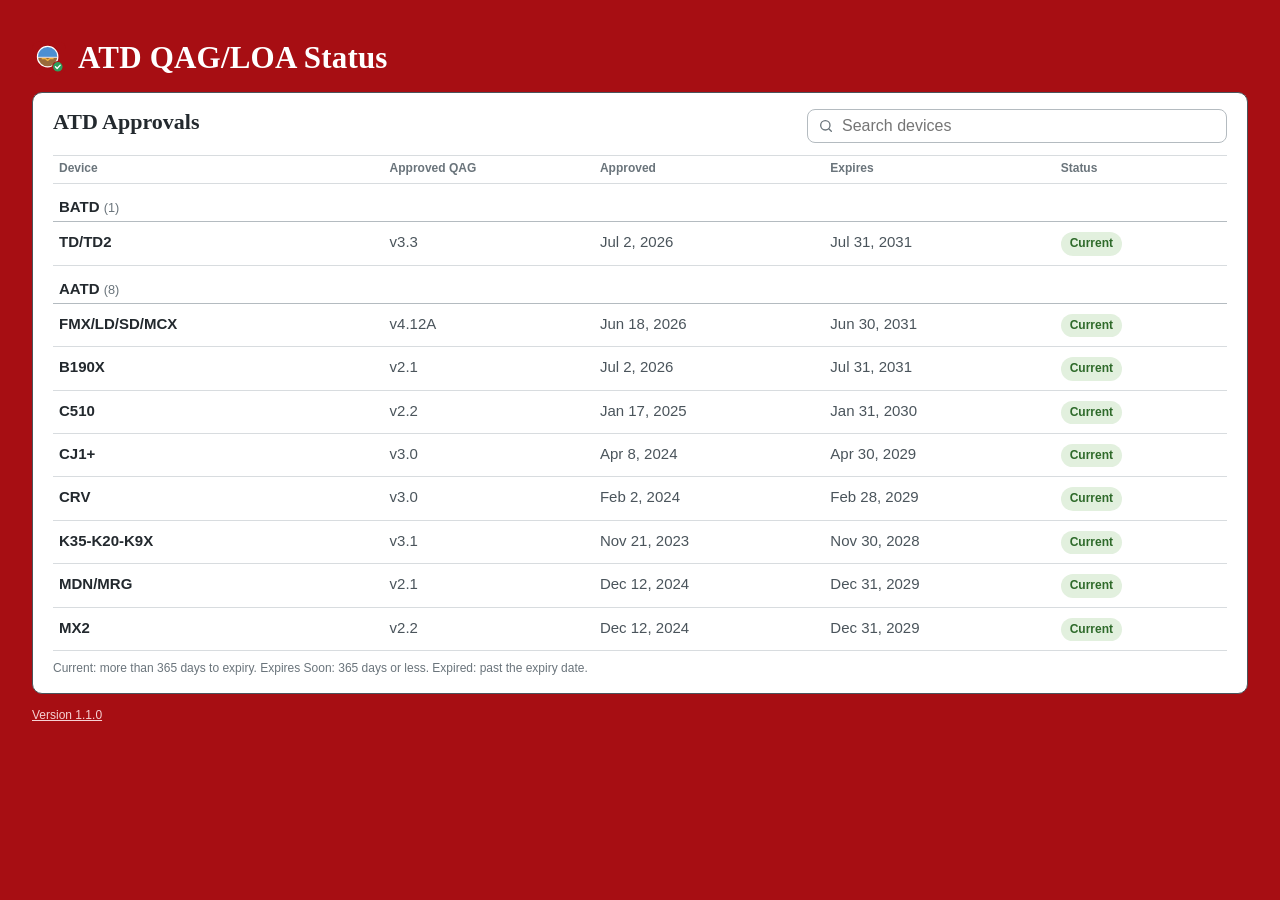
==== index.html @ 83d99a64 "Release the rename as part of 1.1.0 1.1.0: renamed to ATD QAG/LOA Status, and status tags Current, E" ====
<!doctype html>
<html lang="en">
<head>
<meta charset="utf-8">
<meta name="viewport" content="width=device-width, initial-scale=1">
<meta name="robots" content="noindex, nofollow">
<meta name="theme-color" content="#A70E13">
<title>ATD QAG/LOA Status</title>
<link rel="manifest" href="manifest.webmanifest">
<link rel="icon" href="icons/icon.svg" type="image/svg+xml">
<link rel="icon" href="icons/favicon-32.png" sizes="32x32" type="image/png">
<link rel="apple-touch-icon" href="icons/apple-touch-icon.png">
<link rel="stylesheet" href="assets/app.css?v=1.1.0">
</head>
<body>
<div class="wrap">
  <header class="top">
    <a class="brand" href="#/"><img src="icons/icon.svg" alt="" width="34" height="34"><h1>ATD QAG/LOA Status</h1></a>
  </header>
  <main class="detail" id="main" tabindex="-1"><div class="muted">Loading…</div></main>
  <footer class="foot"><a href="changelog.html">Version 1.1.0</a></footer>
</div>
<script src="assets/app.js?v=1.1.0"></script>
</body>
</html>
---- assets/app.css ----
/* ATD Status: styles copied from the Certification Tracker's ATD Approvals page (tracker.css 3.2),
   trimmed to what this view uses. A change to how the tracker's ATD page looks needs making here too. */
:root{
  color-scheme: light dark;
  --fs-xs:12px; --fs-sm:13px; --fs-ui:14px; --fs-body:15px; --fs-input:16px; --fs-lg:17px; --fs-base:17px;
  --fs-title:22px; --fs-brand:31px;
  --bg:#A70E13; --on-bg:#FFFFFF; --on-bg-soft:#F6D2D4;
  --card:#FFFFFF; --card-line:#4A545B; --line:#D8DCDF; --line-strong:#B4BBC0; --hover:#E1E5E8;
  --neutral-bg:#E6E9EB; --ink:#23292E; --ink-soft:#4A545B; --ink-faint:#6A747B;
  --rust:#C2410C; --rust-bg:#FFEDD5; --gold:#875A00; --gold-bg:#FCEFD3; --sage:#2E6A2A; --sage-bg:#E2F0DE;
  --field-bg:#FFFFFF; --action:#1D5FA8; --action-ink:#1D5FA8;
  --radius:10px;
  --serif: Calibri, "Segoe UI", Georgia, serif;
  --sans: Calibri, "Segoe UI", -apple-system, BlinkMacSystemFont, Helvetica, Arial, sans-serif;
}
@media (prefers-color-scheme: dark){
  :root{
    --bg:#000000; --on-bg-soft:#B8C1C7;
    --card:#353D43; --card-line:#A70E13; --line:#4A545B; --line-strong:#7C8790; --hover:#434C53;
    --neutral-bg:#454E55; --ink:#FFFFFF; --ink-soft:#E4E8EB; --ink-faint:#B8C1C7;
    --rust:#FF9D66; --rust-bg:#4E3325; --gold:#E7C07E; --gold-bg:#4A3D22; --sage:#C6E0BE; --sage-bg:#2E4630;
    --field-bg:#000000; --action:#2F6DB5; --action-ink:#6FA8E8;
  }
}

html{-webkit-text-size-adjust:100%;text-size-adjust:100%;}
*{box-sizing:border-box;}
a{color:var(--action-ink);}
body{margin:0;background:var(--bg);color:var(--ink);font-family:var(--sans);font-size:var(--fs-base);
  padding:clamp(16px, 4vw, 40px) clamp(12px, 3vw, 32px) 40px;}
.wrap{max-width:min(1400px, 96vw);margin:0 auto;}
button{font-family:var(--sans);font-size:var(--fs-ui);cursor:pointer;color:var(--ink);}

.top{display:flex;align-items:center;justify-content:space-between;gap:12px;margin-bottom:16px;}
.brand{display:flex;align-items:center;gap:12px;text-decoration:none;}
.brand img{border-radius:8px;flex-shrink:0;}
h1{color:var(--on-bg);font-family:var(--serif);font-weight:700;font-size:var(--fs-brand);margin:0;letter-spacing:0.2px;}
.foot{margin-top:14px;font-size:var(--fs-xs);}
.foot a{color:var(--on-bg-soft);}

.detail{background:var(--card);border:1px solid var(--card-line);border-radius:var(--radius);padding:16px 20px 18px;min-width:0;outline:none;}
.detail-head{display:flex;justify-content:space-between;align-items:flex-start;gap:12px;flex-wrap:wrap;}
.detail-title{font-family:var(--serif);font-size:var(--fs-title);font-weight:600;margin:0;line-height:1.2;}
.title-count{font-weight:400;color:var(--ink-faint);font-size:0.85em;}
.muted{color:var(--ink-faint);}
.list-empty{padding:12px 0;font-size:var(--fs-body);}
.search-note{font-size:var(--fs-xs);margin-top:10px;max-width:90ch;}

.back{display:inline-flex;align-items:center;gap:4px;margin-bottom:8px;font-size:var(--fs-ui);color:var(--action-ink);text-decoration:none;}
.back:hover{text-decoration:underline;}
.back svg,.btn-text svg,.tab svg{width:16px;height:16px;flex-shrink:0;}

.search-box{display:flex;align-items:center;gap:8px;max-width:420px;width:100%;border:1px solid var(--line-strong);border-radius:8px;background:var(--field-bg);padding:7px 10px;}
.search-box svg{width:16px;height:16px;color:var(--ink-faint);flex-shrink:0;}
.search-box input{flex:1;min-width:0;border:none;background:none;color:var(--ink);font-family:var(--sans);font-size:var(--fs-input);outline:none;padding:0;}
.search-box:focus-within{border-color:var(--action);box-shadow:0 0 0 2px color-mix(in srgb, var(--action) 30%, transparent);}

.pill{font-size:var(--fs-xs);padding:3px 9px;border-radius:99px;white-space:nowrap;font-weight:600;display:inline-block;}
.pill-overdue{background:var(--rust-bg);color:var(--rust);}
.pill-gold{background:var(--gold-bg);color:var(--gold);}
.pill-sage{background:var(--sage-bg);color:var(--sage);}
.pill-neutral{background:var(--neutral-bg);color:var(--ink-soft);}

.atd-table{margin-top:12px;border-top:1px solid var(--line);}
.atd-tr{display:grid;grid-template-columns:minmax(0,1.6fr) minmax(0,1fr) minmax(0,1.1fr) minmax(0,1.1fr) minmax(0,0.8fr);gap:10px;align-items:start;width:100%;padding:9px 6px;border-bottom:1px solid var(--line);text-align:left;font-size:var(--fs-body);color:var(--ink-soft);line-height:1.45;text-decoration:none;}
a.atd-tr:hover{background:var(--hover);}
a.atd-tr:focus-visible{outline:2px solid var(--action);outline-offset:-2px;}
.atd-th{font-size:var(--fs-xs);font-weight:700;color:var(--ink-faint);padding-top:4px;padding-bottom:6px;}
.atd-tr b{color:var(--ink);}
.atd-sub{display:block;font-size:var(--fs-xs);color:var(--ink-faint);}
.atd-group{padding:14px 6px 6px;font-size:var(--fs-body);font-weight:700;color:var(--ink);border-bottom:1px solid var(--line-strong);}
.cell-label{display:none;}
@media (max-width: 720px){
  .atd-th{display:none;}
  .atd-tr{grid-template-columns:1fr 1fr;gap:4px 12px;}
  .atd-tr > span:first-child{grid-column:1/-1;}
  .cell-label{display:block;font-size:var(--fs-xs);color:var(--ink-faint);}
}

.field-grid{display:grid;grid-template-columns:repeat(auto-fit, minmax(180px, 1fr));gap:10px 20px;margin-top:12px;font-size:var(--fs-body);}
.fk{font-size:var(--fs-xs);color:var(--ink-faint);margin-bottom:2px;}
.fv{color:var(--ink);overflow-wrap:anywhere;}
@media (max-width: 640px){ .field-grid{grid-template-columns:1fr 1fr;} }

.tabs{display:flex;gap:2px;flex-wrap:wrap;margin-top:18px;border-bottom:1px solid var(--line);}
.tab{display:inline-flex;align-items:center;gap:6px;border:none;border-bottom:2px solid transparent;background:none;margin-bottom:-1px;padding:7px 10px;font-size:var(--fs-ui);color:var(--ink-soft);text-decoration:none;}
.tab:hover{color:var(--ink);border-bottom-color:var(--line-strong);}
.tab.on{color:var(--action-ink);border-bottom-color:var(--action-ink);font-weight:700;}
.doc-actions{display:flex;gap:6px;flex-wrap:wrap;margin:12px 0;}
.btn-text{display:inline-flex;align-items:center;gap:6px;border:1px solid var(--line);border-radius:8px;background:var(--card);padding:7px 12px;font-size:var(--fs-ui);color:var(--ink);text-decoration:none;}
.btn-text:hover{background:var(--hover);}
.pdf-frame{display:block;width:100%;height:max(480px, calc(100vh - 260px));border:1px solid var(--line-strong);border-radius:8px;background:var(--neutral-bg);}
.open-doc-btn{display:inline-flex;align-items:center;gap:8px;padding:12px 18px;border-radius:8px;background:var(--action);color:#FFFFFF;text-decoration:none;font-size:var(--fs-body);}
.open-doc-btn svg{width:18px;height:18px;}

.superseded{display:flex;gap:10px;align-items:flex-start;flex-wrap:wrap;justify-content:space-between;margin-top:16px;padding:10px 14px;border-radius:8px;background:var(--gold-bg);color:var(--ink);font-size:var(--fs-body);}
.superseded b{color:var(--gold);}

.prev{margin-top:18px;border-top:1px solid var(--line);}
.prev summary{cursor:pointer;padding:12px 0 8px;font-size:var(--fs-lg);font-weight:600;}
.prev summary .title-count{font-size:var(--fs-sm);}
.prev-row{display:grid;grid-template-columns:minmax(0,1fr) minmax(0,1.4fr) minmax(0,1.2fr);gap:6px 14px;align-items:baseline;padding:8px 6px;border-bottom:1px solid var(--line);font-size:var(--fs-body);color:var(--ink-soft);}
.prev-row.on{background:var(--hover);}
.prev-row b{color:var(--ink);}
.prev-files{display:flex;gap:4px 12px;flex-wrap:wrap;justify-content:flex-end;}
@media (max-width: 640px){ .prev-row{grid-template-columns:1fr auto;} .prev-row .prev-dates{grid-column:1/-1;grid-row:2;} }
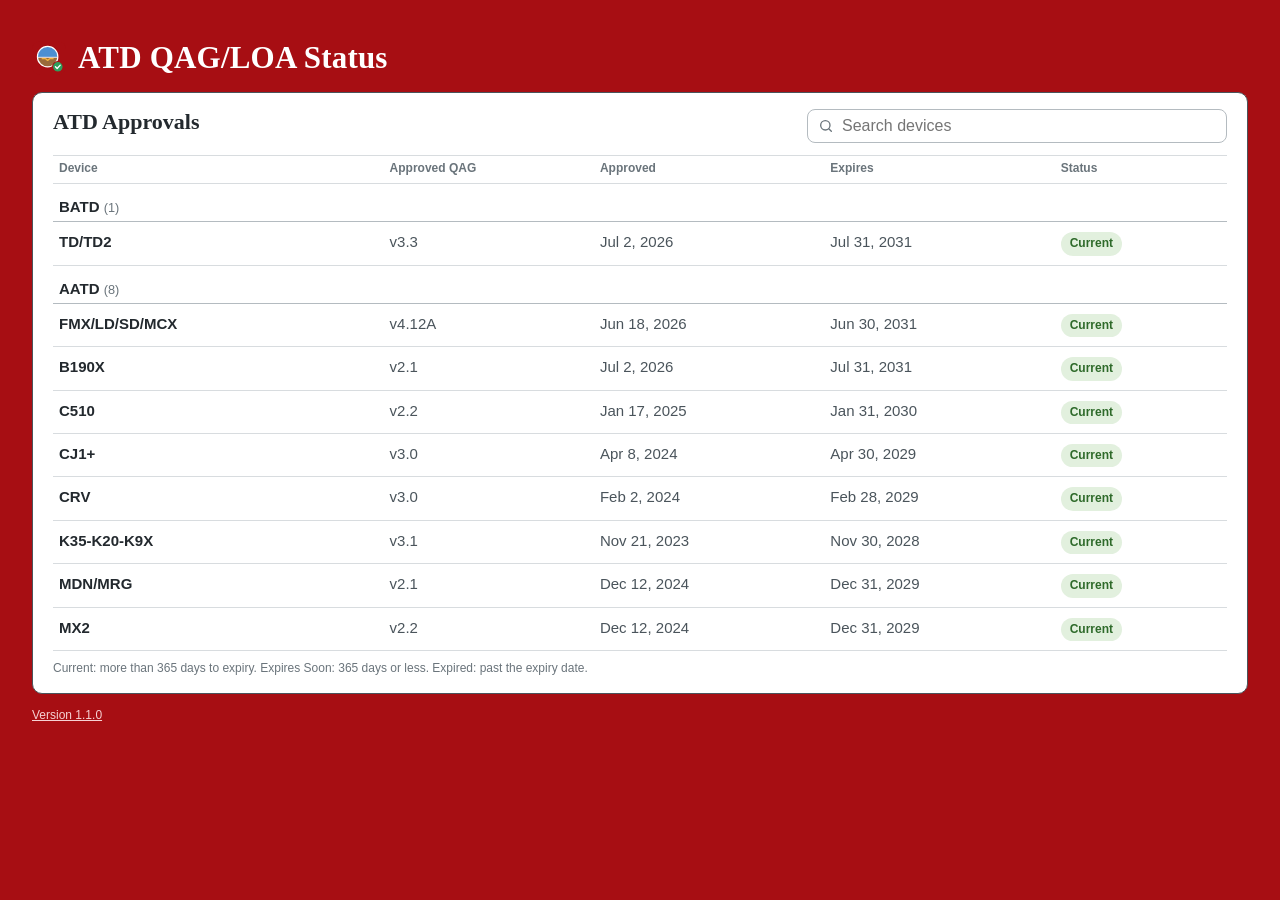
==== commit 4642976a: "1.1.0: Download button with named files; hide the PDF viewer toolbar Downloads are named <device>_<v" ====
--- a/index.html
+++ b/index.html
@@ -10,7 +10,7 @@
 <link rel="icon" href="icons/icon.svg" type="image/svg+xml">
 <link rel="icon" href="icons/favicon-32.png" sizes="32x32" type="image/png">
 <link rel="apple-touch-icon" href="icons/apple-touch-icon.png">
-<link rel="stylesheet" href="assets/app.css?v=1.1.0">
+<link rel="stylesheet" href="assets/app.css?v=1.1.0-2">
 </head>
 <body>
 <div class="wrap">
@@ -20,6 +20,6 @@
   <main class="detail" id="main" tabindex="-1"><div class="muted">Loading…</div></main>
   <footer class="foot"><a href="changelog.html">Version 1.1.0</a></footer>
 </div>
-<script src="assets/app.js?v=1.1.0"></script>
+<script src="assets/app.js?v=1.1.0-2"></script>
 </body>
 </html>
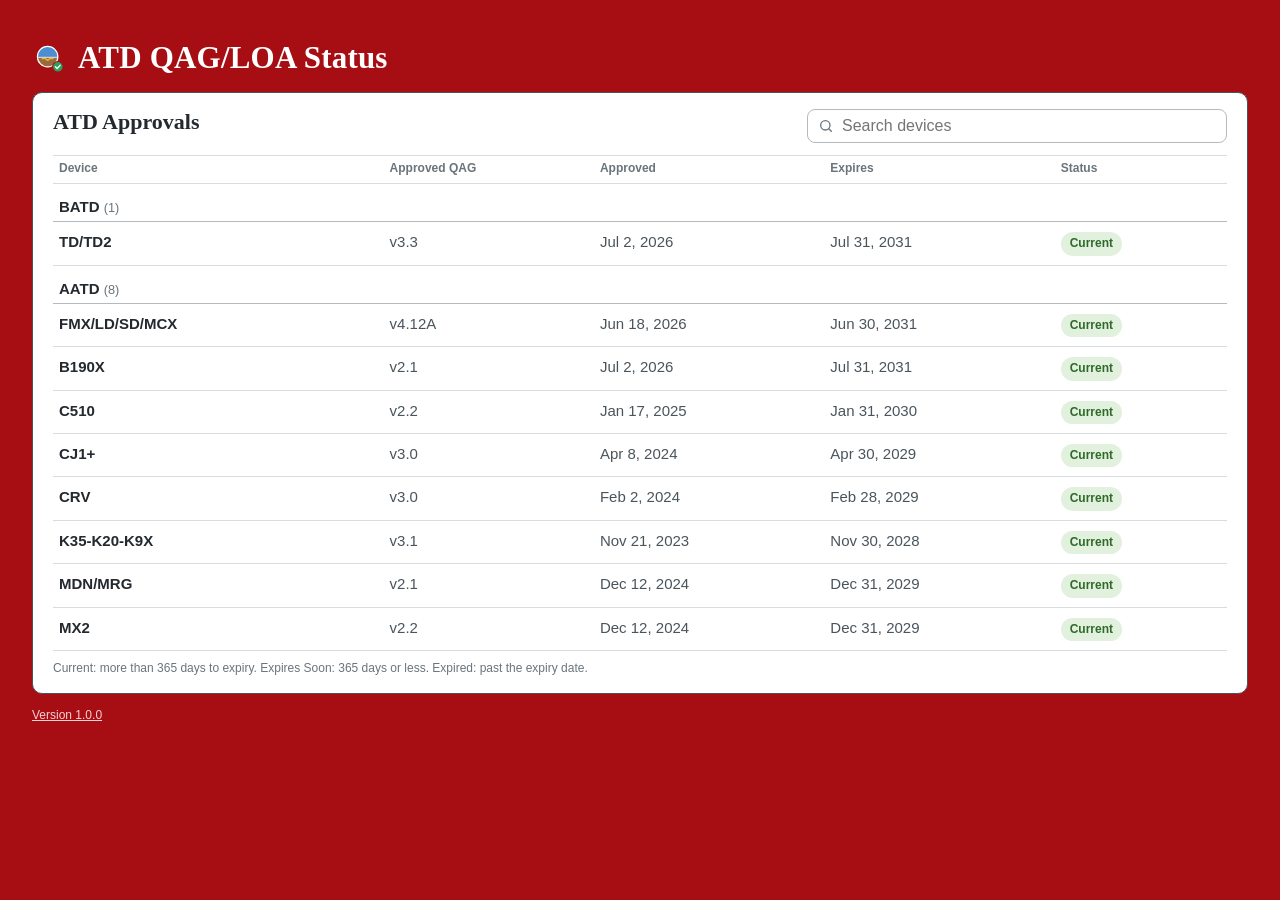
==== commit d1e5ea9b: "Release everything as 1.0.0 Merge the 1.1.0 changes (rename to ATD QAG/LOA Status, status tags, Down" ====
--- a/index.html
+++ b/index.html
@@ -10,7 +10,7 @@
 <link rel="icon" href="icons/icon.svg" type="image/svg+xml">
 <link rel="icon" href="icons/favicon-32.png" sizes="32x32" type="image/png">
 <link rel="apple-touch-icon" href="icons/apple-touch-icon.png">
-<link rel="stylesheet" href="assets/app.css?v=1.1.0-2">
+<link rel="stylesheet" href="assets/app.css?v=1.0.0-3">
 </head>
 <body>
 <div class="wrap">
@@ -18,8 +18,8 @@
     <a class="brand" href="#/"><img src="icons/icon.svg" alt="" width="34" height="34"><h1>ATD QAG/LOA Status</h1></a>
   </header>
   <main class="detail" id="main" tabindex="-1"><div class="muted">Loading…</div></main>
-  <footer class="foot"><a href="changelog.html">Version 1.1.0</a></footer>
+  <footer class="foot"><a href="changelog.html">Version 1.0.0</a></footer>
 </div>
-<script src="assets/app.js?v=1.1.0-2"></script>
+<script src="assets/app.js?v=1.0.0-3"></script>
 </body>
 </html>
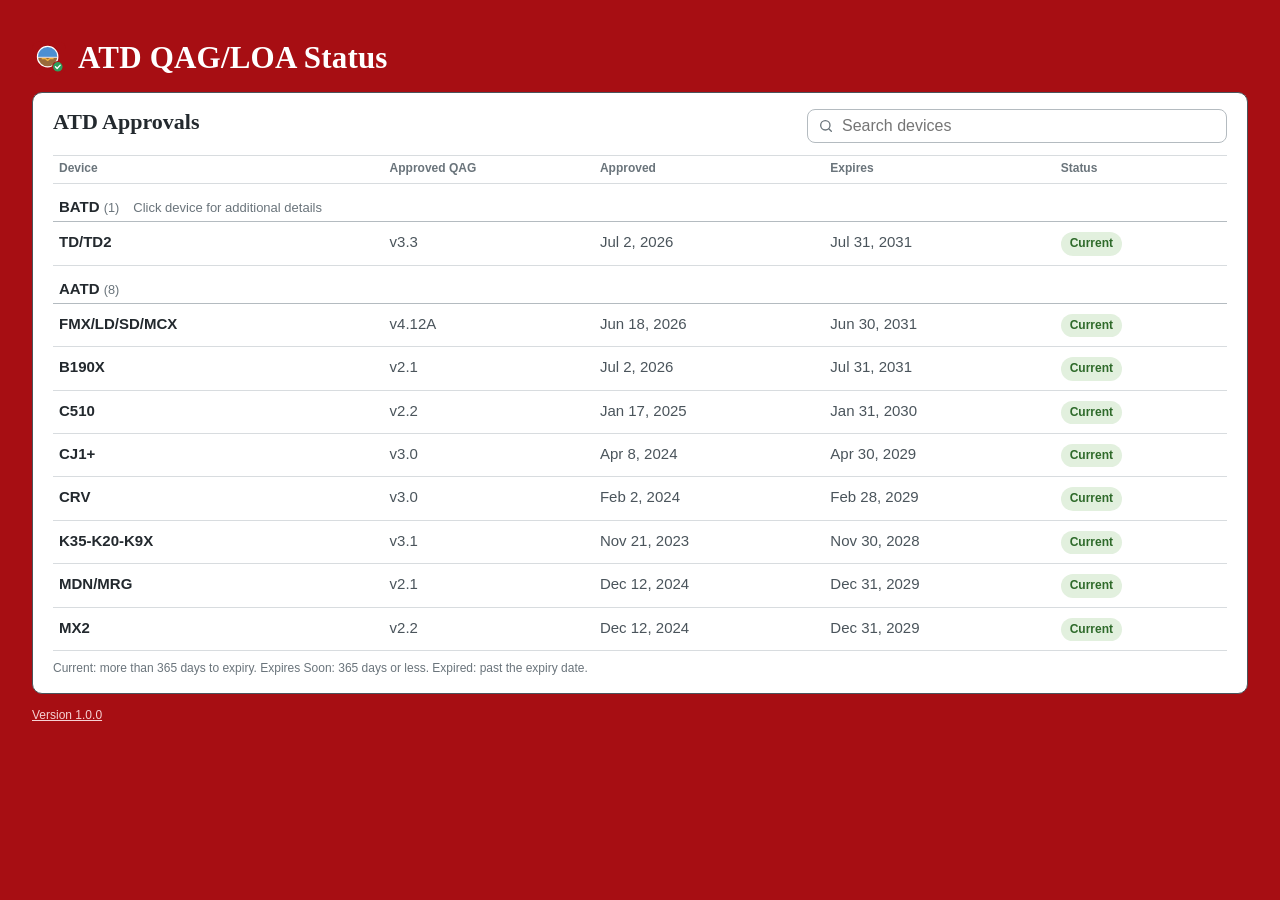
==== commit 391e7b96: "Device list: 'Click device for additional details' hint beside the first group heading Co-Authored-B" ====
--- a/index.html
+++ b/index.html
@@ -10,7 +10,7 @@
 <link rel="icon" href="icons/icon.svg" type="image/svg+xml">
 <link rel="icon" href="icons/favicon-32.png" sizes="32x32" type="image/png">
 <link rel="apple-touch-icon" href="icons/apple-touch-icon.png">
-<link rel="stylesheet" href="assets/app.css?v=1.0.0-3">
+<link rel="stylesheet" href="assets/app.css?v=1.0.0-6">
 </head>
 <body>
 <div class="wrap">
@@ -20,6 +20,6 @@
   <main class="detail" id="main" tabindex="-1"><div class="muted">Loading…</div></main>
   <footer class="foot"><a href="changelog.html">Version 1.0.0</a></footer>
 </div>
-<script src="assets/app.js?v=1.0.0-3"></script>
+<script src="assets/app.js?v=1.0.0-6"></script>
 </body>
 </html>
--- a/assets/app.css
+++ b/assets/app.css
@@ -8,7 +8,7 @@
   --card:#FFFFFF; --card-line:#4A545B; --line:#D8DCDF; --line-strong:#B4BBC0; --hover:#E1E5E8;
   --neutral-bg:#E6E9EB; --ink:#23292E; --ink-soft:#4A545B; --ink-faint:#6A747B;
   --rust:#C2410C; --rust-bg:#FFEDD5; --gold:#875A00; --gold-bg:#FCEFD3; --sage:#2E6A2A; --sage-bg:#E2F0DE;
-  --field-bg:#FFFFFF; --action:#1D5FA8; --action-ink:#1D5FA8;
+  --field-bg:#FFFFFF; --alert:#A70E13; --action:#1D5FA8; --action-ink:#1D5FA8;
   --radius:10px;
   --serif: Calibri, "Segoe UI", Georgia, serif;
   --sans: Calibri, "Segoe UI", -apple-system, BlinkMacSystemFont, Helvetica, Arial, sans-serif;
@@ -19,7 +19,7 @@
     --card:#353D43; --card-line:#A70E13; --line:#4A545B; --line-strong:#7C8790; --hover:#434C53;
     --neutral-bg:#454E55; --ink:#FFFFFF; --ink-soft:#E4E8EB; --ink-faint:#B8C1C7;
     --rust:#FF9D66; --rust-bg:#4E3325; --gold:#E7C07E; --gold-bg:#4A3D22; --sage:#C6E0BE; --sage-bg:#2E4630;
-    --field-bg:#000000; --action:#2F6DB5; --action-ink:#6FA8E8;
+    --field-bg:#000000; --alert:#FF8E91; --action:#2F6DB5; --action-ink:#6FA8E8;
   }
 }
 
@@ -69,6 +69,7 @@
 .atd-tr b{color:var(--ink);}
 .atd-sub{display:block;font-size:var(--fs-xs);color:var(--ink-faint);}
 .atd-group{padding:14px 6px 6px;font-size:var(--fs-body);font-weight:700;color:var(--ink);border-bottom:1px solid var(--line-strong);}
+.group-hint{margin-left:14px;font-size:var(--fs-sm);font-weight:400;color:var(--ink-faint);}
 .cell-label{display:none;}
 @media (max-width: 720px){
   .atd-th{display:none;}
@@ -104,3 +105,4 @@
 .prev-row b{color:var(--ink);}
 .prev-files{display:flex;gap:4px 12px;flex-wrap:wrap;justify-content:flex-end;}
 @media (max-width: 640px){ .prev-row{grid-template-columns:1fr auto;} .prev-row .prev-dates{grid-column:1/-1;grid-row:2;} }
+.current-note{margin-top:8px;font-size:var(--fs-body);font-weight:700;color:var(--alert);}
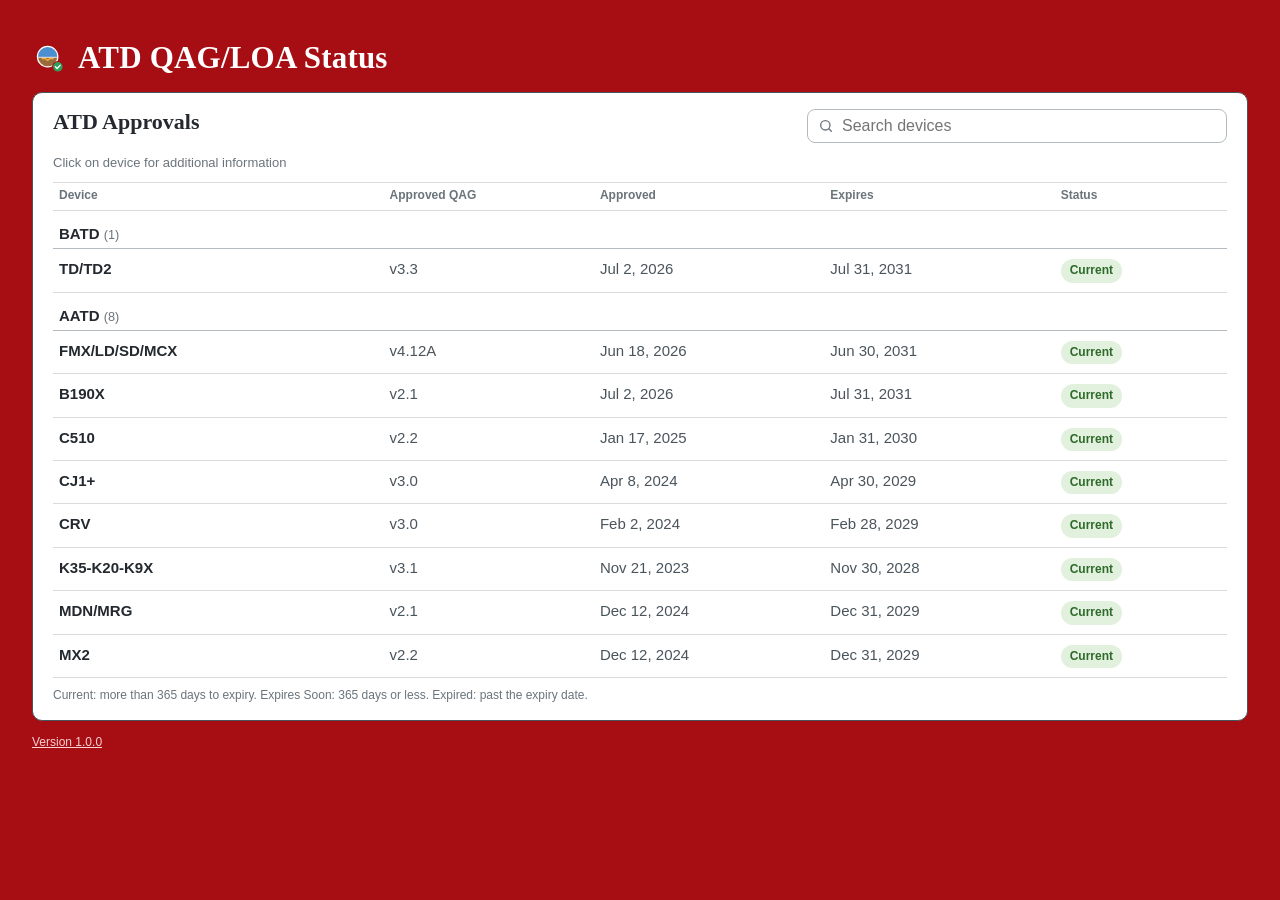
==== commit 7007897f: "Device list hint on its own line above the list: 'Click on device for additional information' Co-Aut" ====
--- a/index.html
+++ b/index.html
@@ -10,7 +10,7 @@
 <link rel="icon" href="icons/icon.svg" type="image/svg+xml">
 <link rel="icon" href="icons/favicon-32.png" sizes="32x32" type="image/png">
 <link rel="apple-touch-icon" href="icons/apple-touch-icon.png">
-<link rel="stylesheet" href="assets/app.css?v=1.0.0-6">
+<link rel="stylesheet" href="assets/app.css?v=1.0.0-7">
 </head>
 <body>
 <div class="wrap">
@@ -20,6 +20,6 @@
   <main class="detail" id="main" tabindex="-1"><div class="muted">Loading…</div></main>
   <footer class="foot"><a href="changelog.html">Version 1.0.0</a></footer>
 </div>
-<script src="assets/app.js?v=1.0.0-6"></script>
+<script src="assets/app.js?v=1.0.0-7"></script>
 </body>
 </html>
--- a/assets/app.css
+++ b/assets/app.css
@@ -69,7 +69,7 @@
 .atd-tr b{color:var(--ink);}
 .atd-sub{display:block;font-size:var(--fs-xs);color:var(--ink-faint);}
 .atd-group{padding:14px 6px 6px;font-size:var(--fs-body);font-weight:700;color:var(--ink);border-bottom:1px solid var(--line-strong);}
-.group-hint{margin-left:14px;font-size:var(--fs-sm);font-weight:400;color:var(--ink-faint);}
+.list-hint{margin-top:12px;font-size:var(--fs-sm);color:var(--ink-faint);}
 .cell-label{display:none;}
 @media (max-width: 720px){
   .atd-th{display:none;}
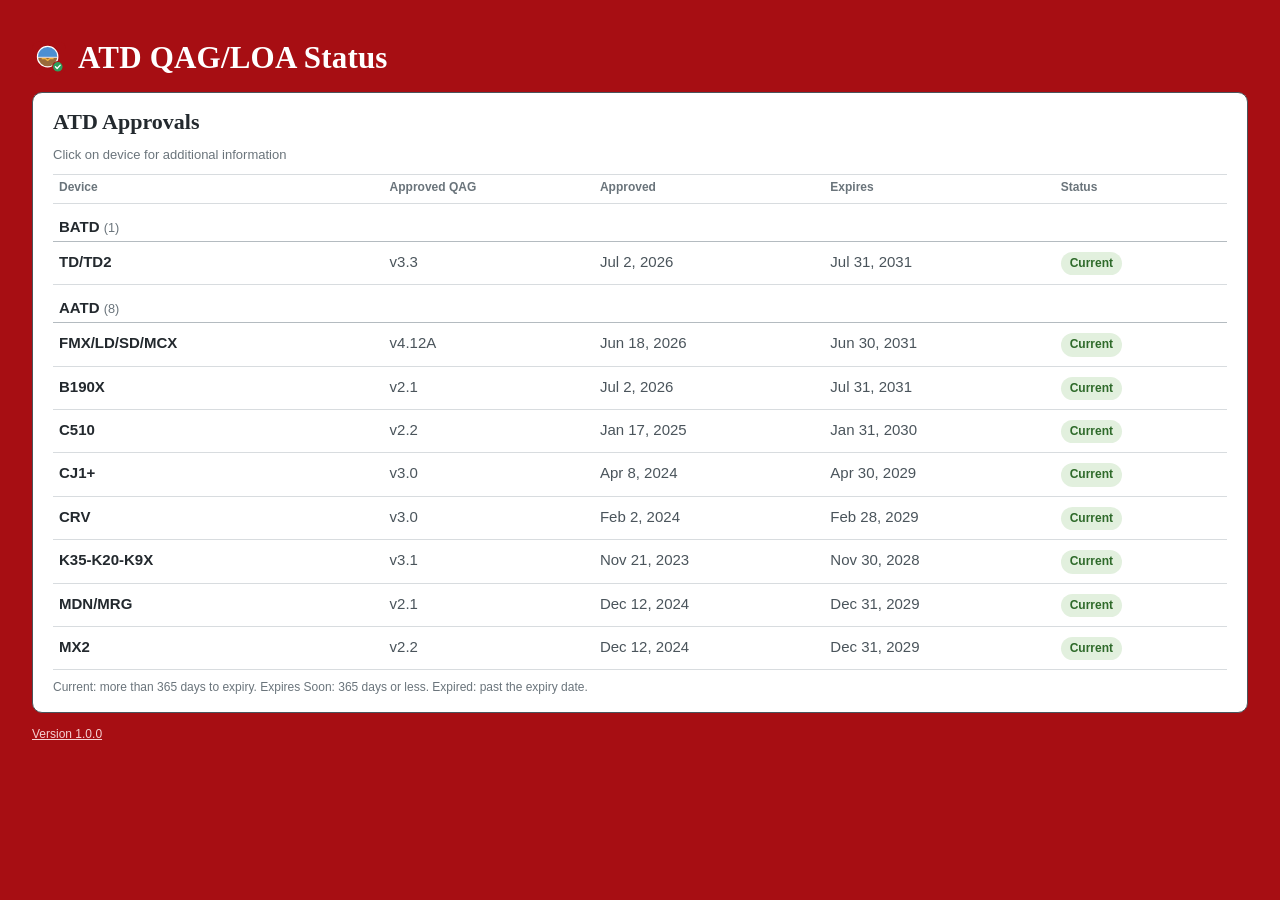
==== commit bf77eb6b: "Remove the device search box Co-Authored-By: Claude Opus 5.5 <noreply@anthropic.com> Claude-Session:" ====
--- a/index.html
+++ b/index.html
@@ -10,7 +10,7 @@
 <link rel="icon" href="icons/icon.svg" type="image/svg+xml">
 <link rel="icon" href="icons/favicon-32.png" sizes="32x32" type="image/png">
 <link rel="apple-touch-icon" href="icons/apple-touch-icon.png">
-<link rel="stylesheet" href="assets/app.css?v=1.0.0-7">
+<link rel="stylesheet" href="assets/app.css?v=1.0.0-8">
 </head>
 <body>
 <div class="wrap">
@@ -20,6 +20,6 @@
   <main class="detail" id="main" tabindex="-1"><div class="muted">Loading…</div></main>
   <footer class="foot"><a href="changelog.html">Version 1.0.0</a></footer>
 </div>
-<script src="assets/app.js?v=1.0.0-7"></script>
+<script src="assets/app.js?v=1.0.0-8"></script>
 </body>
 </html>
--- a/assets/app.css
+++ b/assets/app.css
@@ -50,10 +50,6 @@
 .back:hover{text-decoration:underline;}
 .back svg,.btn-text svg,.tab svg{width:16px;height:16px;flex-shrink:0;}
 
-.search-box{display:flex;align-items:center;gap:8px;max-width:420px;width:100%;border:1px solid var(--line-strong);border-radius:8px;background:var(--field-bg);padding:7px 10px;}
-.search-box svg{width:16px;height:16px;color:var(--ink-faint);flex-shrink:0;}
-.search-box input{flex:1;min-width:0;border:none;background:none;color:var(--ink);font-family:var(--sans);font-size:var(--fs-input);outline:none;padding:0;}
-.search-box:focus-within{border-color:var(--action);box-shadow:0 0 0 2px color-mix(in srgb, var(--action) 30%, transparent);}
 
 .pill{font-size:var(--fs-xs);padding:3px 9px;border-radius:99px;white-space:nowrap;font-weight:600;display:inline-block;}
 .pill-overdue{background:var(--rust-bg);color:var(--rust);}
